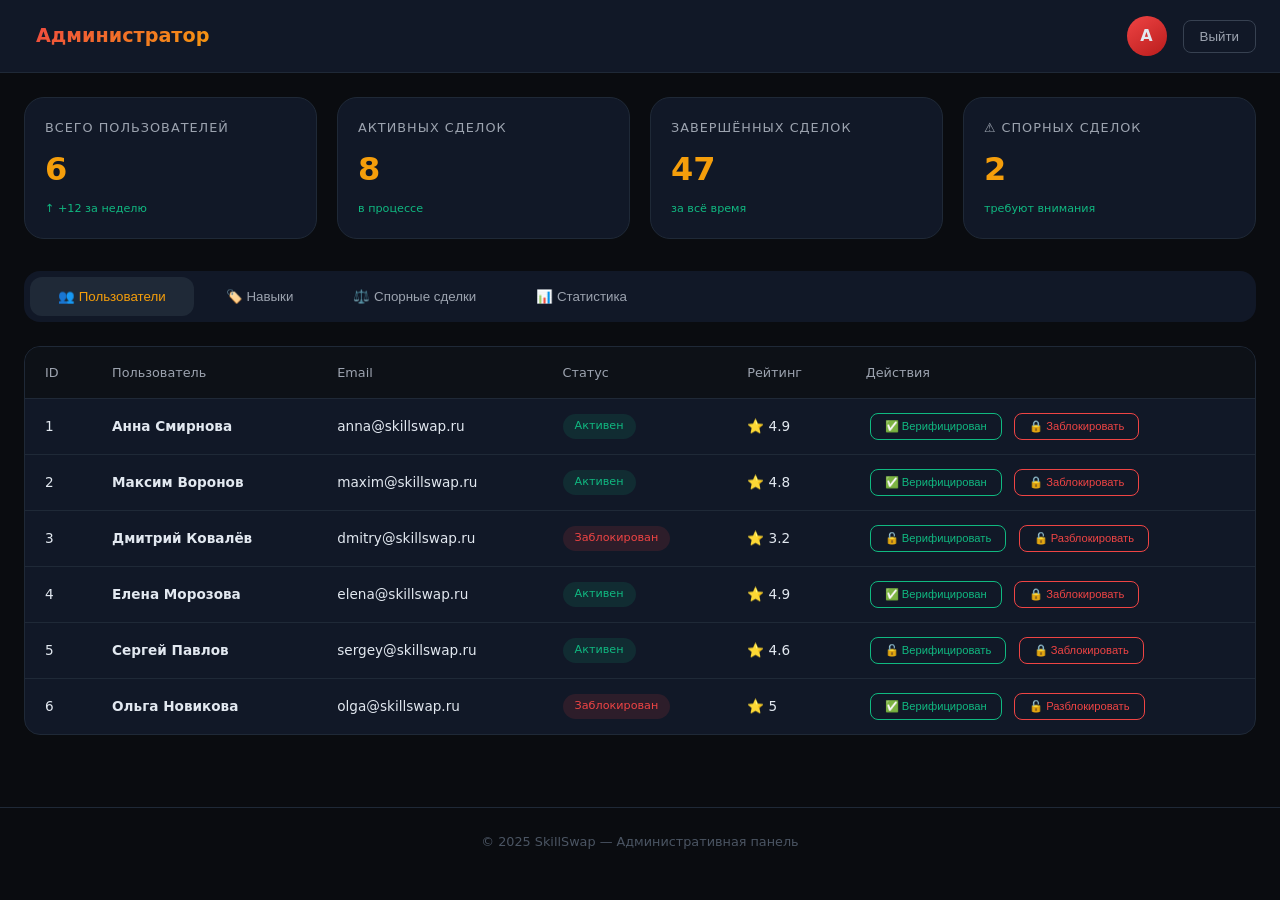
==== pages/admin.html @ be979c3b "добавление" ====
<!DOCTYPE html>
<html lang="ru">
<head>
    <meta charset="UTF-8">
    <meta name="viewport" content="width=device-width, initial-scale=1.0">
    <link rel="stylesheet" href="../styles/admin.css">
    <title>Админ-панель</title>
</head>
<body>

<header class="admin-header">
    <div class="admin-header-content">
        <div class="admin-logo">
            <span class="admin-badge">Администратор</span>
        </div>
        <div class="admin-user">
            <div class="admin-avatar">A</div>
            <button class="logout-admin" id="adminLogout">Выйти</button>
        </div>
    </div>
</header>

<main class="admin-container">
    <!-- Статистические карточки (общие для всех вкладок) -->
    <div class="stats-grid" id="statsCards">
        <div class="stat-card">
            <div class="stat-title">Всего пользователей</div>
            <div class="stat-value" id="totalUsers">0</div>
            <div class="stat-change">↑ +12 за неделю</div>
        </div>
        <div class="stat-card">
            <div class="stat-title">Активных сделок</div>
            <div class="stat-value" id="activeDeals">0</div>
            <div class="stat-change">в процессе</div>
        </div>
        <div class="stat-card">
            <div class="stat-title">Завершённых сделок</div>
            <div class="stat-value" id="completedDeals">0</div>
            <div class="stat-change">за всё время</div>
        </div>
        <div class="stat-card">
            <div class="stat-title">⚠️ Спорных сделок</div>
            <div class="stat-value" id="disputedDeals">0</div>
            <div class="stat-change">требуют внимания</div>
        </div>
    </div>

    <!-- Вкладки -->
    <div class="admin-tabs">
        <button class="admin-tab active" data-tab="users">👥 Пользователи</button>
        <button class="admin-tab" data-tab="skills">🏷️ Навыки</button>
        <button class="admin-tab" data-tab="disputes">⚖️ Спорные сделки</button>
        <button class="admin-tab" data-tab="stats">📊 Статистика</button>
    </div>

    <!-- Вкладка: Пользователи -->
    <div id="usersTab" class="tab-content active">
        <div class="admin-table">
            <table>
                <thead>
                    <tr><th>ID</th><th>Пользователь</th><th>Email</th><th>Статус</th><th>Рейтинг</th><th>Действия</th></tr>
                </thead>
                <tbody id="usersTableBody"></tbody>
            </table>
        </div>
    </div>

    <!-- Вкладка: Навыки -->
    <div id="skillsTab" class="tab-content">
        <div class="add-form">
            <div class="form-group">
                <label>Название категории</label>
                <input type="text" id="newCategoryName" placeholder="Например: Музыка">
            </div>
            <div class="form-group">
                <label>Родительская категория</label>
                <select id="parentCategory">
                    <option value="root">Главная категория</option>
                </select>
            </div>
            <button class="btn-add" id="addCategoryBtn">+ Добавить категорию</button>
        </div>
        <div class="admin-table">
            <table>
                <thead><tr><th>Категория</th><th>Подкатегории</th><th>Действия</th></tr></thead>
                <tbody id="categoriesTableBody"></tbody>
            </table>
        </div>
    </div>

    <!-- Вкладка: Спорные сделки -->
    <div id="disputesTab" class="tab-content">
        <div class="admin-table">
            <table>
                <thead><tr><th>ID сделки</th><th>Участники</th><th>Суть спора</th><th>Статус</th><th>Действия</th></tr></thead>
                <tbody id="disputesTableBody"></tbody>
            </table>
        </div>
    </div>

    <!-- Вкладка: Статистика -->
    <div id="statsTab" class="tab-content">
        <div class="charts-grid">
            <div class="chart-card">
                <div class="chart-title">📈 Активность по дням</div>
                <div class="chart-bar-container" id="activityChart"></div>
            </div>
            <div class="chart-card">
                <div class="chart-title">🏆 Популярные навыки</div>
                <div class="chart-bar-container" id="popularSkillsChart"></div>
            </div>
        </div>
        <div class="simple-stats">
            <div class="simple-stat"><div class="number" id="statTotalUsers">0</div><div>Всего пользователей</div></div>
            <div class="simple-stat"><div class="number" id="statVerifiedUsers">0</div><div>Верифицировано</div></div>
            <div class="simple-stat"><div class="number" id="statTotalDeals">0</div><div>Всего сделок</div></div>
            <div class="simple-stat"><div class="number" id="statSuccessRate">0%</div><div>Успешных сделок</div></div>
        </div>
    </div>
</main>

<footer class="footer">
    © 2025 SkillSwap — Административная панель
</footer>

<!-- Модалка арбитража -->
<div id="arbitrationModal" class="modal-overlay">
    <div class="arbitration-modal">
        <div class="modal-header">
            <h3>⚖️ Рассмотрение спора</h3>
            <button class="close-modal" id="closeModalBtn" style="background:none;border:none;color:#9CA3AF;font-size:1.5rem;cursor:pointer;">&times;</button>
        </div>
        <div class="modal-body">
            <p id="disputeDetails">Загрузка...</p>
            <textarea id="arbitrationDecision" rows="3" style="width:100%;margin-top:16px;padding:12px;background:#0D1117;border:1px solid #1F2937;border-radius:12px;color:white;" placeholder="Решение арбитража..."></textarea>
        </div>
        <div class="modal-actions">
            <button class="action-btn" id="rejectDisputeBtn" style="border-color:#EF4444;color:#EF4444;">Отклонить спор</button>
            <button class="action-btn" id="resolveDisputeBtn" style="border-color:#10B981;color:#10B981;">Принять решение</button>
        </div>
    </div>
</div>

<script>
    // ========== ДЕМО-ДАННЫЕ ==========
    let users = [
        { id: 1, name: "Анна Смирнова", email: "anna@skillswap.ru", status: "active", verified: true, rating: 4.9 },
        { id: 2, name: "Максим Воронов", email: "maxim@skillswap.ru", status: "active", verified: true, rating: 4.8 },
        { id: 3, name: "Дмитрий Ковалёв", email: "dmitry@skillswap.ru", status: "blocked", verified: false, rating: 3.2 },
        { id: 4, name: "Елена Морозова", email: "elena@skillswap.ru", status: "active", verified: true, rating: 4.9 },
        { id: 5, name: "Сергей Павлов", email: "sergey@skillswap.ru", status: "active", verified: false, rating: 4.6 },
        { id: 6, name: "Ольга Новикова", email: "olga@skillswap.ru", status: "blocked", verified: true, rating: 5.0 }
    ];

    let categories = [
        { id: 1, name: "IT & Программирование", parent: null, subcategories: ["Python", "JavaScript", "Java"] },
        { id: 2, name: "Дизайн & Графика", parent: null, subcategories: ["Figma", "Photoshop", "Illustrator"] },
        { id: 3, name: "Маркетинг & SMM", parent: null, subcategories: ["SMM", "SEO", "Копирайтинг"] }
    ];

    let disputes = [
        { id: 101, dealId: "D-1001", parties: "Анна Смирнова vs Максим Воронов", issue: "Невыполненные обязательства по обмену", status: "pending" },
        { id: 102, dealId: "D-1005", parties: "Елена Морозова vs Сергей Павлов", issue: "Сторона не выходит на связь", status: "pending" }
    ];

    let currentDisputeId = null;

    // Статистика
    function updateStats() {
        const totalUsers = users.length;
        const activeUsers = users.filter(u => u.status === "active").length;
        const blockedUsers = users.filter(u => u.status === "blocked").length;
        const verifiedUsers = users.filter(u => u.verified).length;
        const activeDeals = 8; // демо
        const completedDeals = 47;
        const disputedDeals = disputes.length;
        
        document.getElementById("totalUsers").innerText = totalUsers;
        document.getElementById("activeDeals").innerText = activeDeals;
        document.getElementById("completedDeals").innerText = completedDeals;
        document.getElementById("disputedDeals").innerText = disputedDeals;
        
        document.getElementById("statTotalUsers").innerText = totalUsers;
        document.getElementById("statVerifiedUsers").innerText = verifiedUsers;
        document.getElementById("statTotalDeals").innerText = activeDeals + completedDeals;
        const successRate = Math.round((completedDeals / (activeDeals + completedDeals)) * 100);
        document.getElementById("statSuccessRate").innerText = successRate;
    }

    // Рендер пользователей
    function renderUsers() {
        const tbody = document.getElementById("usersTableBody");
        tbody.innerHTML = users.map(user => `
            <tr>
                <td>${user.id}</td>
                <td><strong>${user.name}</strong></td>
                <td>${user.email}</td>
                <td><span class="status-badge ${user.status === 'active' ? 'status-active' : 'status-blocked'}">${user.status === 'active' ? 'Активен' : 'Заблокирован'}</span></td>
                <td>⭐ ${user.rating}</td>
                <td>
                    <button class="action-btn verify" data-id="${user.id}" data-action="verify">${user.verified ? '✅ Верифицирован' : '🔓 Верифицировать'}</button>
                    <button class="action-btn block" data-id="${user.id}" data-action="block">${user.status === 'active' ? '🔒 Заблокировать' : '🔓 Разблокировать'}</button>
                </td>
            </tr>
        `).join("");
        
        document.querySelectorAll("[data-action='verify']").forEach(btn => {
            btn.addEventListener("click", () => verifyUser(parseInt(btn.dataset.id)));
        });
        document.querySelectorAll("[data-action='block']").forEach(btn => {
            btn.addEventListener("click", () => toggleBlockUser(parseInt(btn.dataset.id)));
        });
    }

    function verifyUser(userId) {
        const user = users.find(u => u.id === userId);
        if (user) {
            user.verified = !user.verified;
            renderUsers();
            updateStats();
            alert(user.verified ? "Пользователь верифицирован" : "Верификация отменена");
        }
    }

    function toggleBlockUser(userId) {
        const user = users.find(u => u.id === userId);
        if (user) {
            user.status = user.status === "active" ? "blocked" : "active";
            renderUsers();
            updateStats();
            alert(user.status === "active" ? "Пользователь разблокирован" : "Пользователь заблокирован");
        }
    }

    // Рендер категорий
    function renderCategories() {
        const tbody = document.getElementById("categoriesTableBody");
        const parentSelect = document.getElementById("parentCategory");
        parentSelect.innerHTML = '<option value="root">Главная категория</option>';
        
        tbody.innerHTML = categories.map(cat => `
            <tr>
                <td><strong>📁 ${cat.name}</strong></td>
                <td>${cat.subcategories.map(sub => `<span style="background:#1F2937;padding:4px 10px;border-radius:20px;margin:2px;display:inline-block;">${sub}</span>`).join('')}</td>
                <td>
                    <button class="action-btn edit" data-cat-id="${cat.id}">✏️ Редактировать</button>
                    <button class="action-btn delete" data-cat-id="${cat.id}">🗑️ Удалить</button>
                </td>
            </tr>
        `).join("");
        
        categories.forEach(cat => {
            const option = document.createElement("option");
            option.value = cat.id;
            option.textContent = cat.name;
            parentSelect.appendChild(option);
        });
        
        document.querySelectorAll("[data-cat-id]").forEach(btn => {
            btn.addEventListener("click", (e) => {
                const catId = parseInt(btn.dataset.catId);
                if (btn.classList.contains("edit")) {
                    const newName = prompt("Введите новое название категории:");
                    if (newName) {
                        const cat = categories.find(c => c.id === catId);
                        if (cat) cat.name = newName;
                        renderCategories();
                    }
                } else if (btn.classList.contains("delete")) {
                    if (confirm("Удалить категорию?")) {
                        categories = categories.filter(c => c.id !== catId);
                        renderCategories();
                    }
                }
            });
        });
    }

    document.getElementById("addCategoryBtn").addEventListener("click", () => {
        const newName = document.getElementById("newCategoryName").value.trim();
        const parentId = document.getElementById("parentCategory").value;
        if (!newName) return alert("Введите название категории");
        
        const newId = Date.now();
        if (parentId === "root") {
            categories.push({ id: newId, name: newName, parent: null, subcategories: [] });
        } else {
            const parent = categories.find(c => c.id == parentId);
            if (parent) {
                parent.subcategories.push(newName);
            }
        }
        document.getElementById("newCategoryName").value = "";
        renderCategories();
        alert("Категория добавлена");
    });

    // Рендер споров
    function renderDisputes() {
        const tbody = document.getElementById("disputesTableBody");
        tbody.innerHTML = disputes.map(d => `
            <tr>
                <td>${d.dealId}</td>
                <td>${d.parties}</td>
                <td>${d.issue}</td>
                <td><span class="status-badge status-pending">На рассмотрении</span></td>
                <td><button class="action-btn resolve" data-dispute-id="${d.id}">⚖️ Рассмотреть</button></td>
            </tr>
        `).join("");
        
        document.querySelectorAll(".resolve").forEach(btn => {
            btn.addEventListener("click", () => {
                const id = parseInt(btn.dataset.disputeId);
                openArbitration(id);
            });
        });
    }

    function openArbitration(disputeId) {
        currentDisputeId = disputeId;
        const dispute = disputes.find(d => d.id === disputeId);
        document.getElementById("disputeDetails").innerHTML = `
            <strong>Сделка:</strong> ${dispute.dealId}<br>
            <strong>Участники:</strong> ${dispute.parties}<br>
            <strong>Суть спора:</strong> ${dispute.issue}
        `;
        document.getElementById("arbitrationDecision").value = "";
        document.getElementById("arbitrationModal").style.display = "flex";
    }

    document.getElementById("resolveDisputeBtn").addEventListener("click", () => {
        const decision = document.getElementById("arbitrationDecision").value;
        if (!decision) return alert("Введите решение арбитража");
        const dispute = disputes.find(d => d.id === currentDisputeId);
        if (dispute) {
            alert(`✅ Спор по сделке ${dispute.dealId} решён.\nРешение: ${decision}`);
            disputes = disputes.filter(d => d.id !== currentDisputeId);
            renderDisputes();
            updateStats();
        }
        document.getElementById("arbitrationModal").style.display = "none";
    });

    document.getElementById("rejectDisputeBtn").addEventListener("click", () => {
        if (confirm("Отклонить спор без решения?")) {
            disputes = disputes.filter(d => d.id !== currentDisputeId);
            renderDisputes();
            updateStats();
            document.getElementById("arbitrationModal").style.display = "none";
        }
    });

    // Статистика графики
    function renderCharts() {
        const activityData = [45, 52, 48, 61, 55, 72, 68];
        const days = ["Пн", "Вт", "Ср", "Чт", "Пт", "Сб", "Вс"];
        const activityContainer = document.getElementById("activityChart");
        activityContainer.innerHTML = activityData.map((val, i) => `
            <div class="chart-bar-item">
                <div class="chart-bar-label">${days[i]}</div>
                <div class="chart-bar-bg"><div class="chart-bar-fill" style="width: ${val}%;">${val}</div></div>
            </div>
        `).join("");
        
        const popularSkills = ["Python", "Figma", "SMM", "Английский", "JavaScript"];
        const skillCounts = [28, 24, 19, 22, 18];
        const skillsContainer = document.getElementById("popularSkillsChart");
        skillsContainer.innerHTML = popularSkills.map((skill, i) => `
            <div class="chart-bar-item">
                <div class="chart-bar-label">${skill}</div>
                <div class="chart-bar-bg"><div class="chart-bar-fill" style="width: ${skillCounts[i] * 2}%; background:#06B6D4;">${skillCounts[i]}</div></div>
            </div>
        `).join("");
    }

    // Вкладки
    const tabs = document.querySelectorAll(".admin-tab");
    tabs.forEach(tab => {
        tab.addEventListener("click", () => {
            tabs.forEach(t => t.classList.remove("active"));
            tab.classList.add("active");
            document.querySelectorAll(".tab-content").forEach(tc => tc.classList.remove("active"));
            const tabId = tab.dataset.tab;
            if (tabId === "users") document.getElementById("usersTab").classList.add("active");
            if (tabId === "skills") document.getElementById("skillsTab").classList.add("active");
            if (tabId === "disputes") document.getElementById("disputesTab").classList.add("active");
            if (tabId === "stats") document.getElementById("statsTab").classList.add("active");
        });
    });

    // Закрытие модалки
    document.getElementById("closeModalBtn").addEventListener("click", () => {
        document.getElementById("arbitrationModal").style.display = "none";
    });
    document.getElementById("arbitrationModal").addEventListener("click", (e) => {
        if (e.target === document.getElementById("arbitrationModal")) {
            document.getElementById("arbitrationModal").style.display = "none";
        }
    });

    document.getElementById("adminLogout").addEventListener("click", () => {
        alert("Выход из админ-панели");
        window.location.href = "login.html";
    });

    // Инициализация
    updateStats();
    renderUsers();
    renderCategories();
    renderDisputes();
    renderCharts();
</script>
</body>
</html>
---- styles/admin.css ----
* {
            margin: 0;
            padding: 0;
            box-sizing: border-box;
        }

        body {
            font-family: 'Inter', system-ui, -apple-system, 'Segoe UI', Roboto, sans-serif;
            background: #0A0C10;
            color: #E2E8F0;
            line-height: 1.5;
        }

        /* ========== АДМИН-ХЕДЕР ========== */
        .admin-header {
            background: #111827;
            border-bottom: 1px solid #1F2937;
            position: sticky;
            top: 0;
            z-index: 100;
        }

        .admin-header-content {
            display: flex;
            justify-content: space-between;
            align-items: center;
            padding: 16px 24px;
            max-width: 1600px;
            margin: 0 auto;
        }

        .admin-logo {
            display: flex;
            align-items: center;
            gap: 12px;
        }

        .admin-logo span:first-child {
            font-size: 1.8rem;
        }

        .admin-logo span:last-child {
            font-size: 1.2rem;
            font-weight: 700;
            background: linear-gradient(135deg, #EF4444, #F59E0B);
            -webkit-background-clip: text;
            background-clip: text;
            color: transparent;
        }

        .admin-badge {
            background: #EF4444;
            color: white;
            padding: 4px 12px;
            border-radius: 40px;
            font-size: 0.7rem;
            font-weight: 600;
        }

        .admin-user {
            display: flex;
            align-items: center;
            gap: 16px;
        }

        .admin-avatar {
            width: 40px;
            height: 40px;
            background: linear-gradient(145deg, #EF4444, #B91C1C);
            border-radius: 50%;
            display: flex;
            align-items: center;
            justify-content: center;
            font-weight: 600;
        }

        .logout-admin {
            background: transparent;
            border: 1px solid #374151;
            padding: 8px 16px;
            border-radius: 8px;
            color: #9CA3AF;
            cursor: pointer;
            transition: all 0.2s;
        }

        .logout-admin:hover {
            border-color: #EF4444;
            color: #EF4444;
        }

        /* ========== ОСНОВНОЙ КОНТЕЙНЕР ========== */
        .admin-container {
            max-width: 1600px;
            margin: 0 auto;
            padding: 24px;
        }

        /* ========== СТАТИСТИКА (карточки вверху) ========== */
        .stats-grid {
            display: grid;
            grid-template-columns: repeat(auto-fit, minmax(200px, 1fr));
            gap: 20px;
            margin-bottom: 32px;
        }

        .stat-card {
            background: #111827;
            border: 1px solid #1F2937;
            border-radius: 20px;
            padding: 20px;
            transition: all 0.2s;
        }

        .stat-card:hover {
            border-color: #374151;
        }

        .stat-title {
            font-size: 0.8rem;
            color: #9CA3AF;
            text-transform: uppercase;
            letter-spacing: 1px;
            margin-bottom: 8px;
        }

        .stat-value {
            font-size: 2rem;
            font-weight: 700;
            color: #F59E0B;
        }

        .stat-change {
            font-size: 0.7rem;
            color: #10B981;
            margin-top: 8px;
        }

        /* ========== ВКЛАДКИ ========== */
        .admin-tabs {
            display: flex;
            gap: 4px;
            background: #111827;
            border-radius: 16px;
            padding: 6px;
            margin-bottom: 24px;
            flex-wrap: wrap;
        }

        .admin-tab {
            padding: 12px 28px;
            background: transparent;
            border: none;
            color: #9CA3AF;
            font-weight: 500;
            cursor: pointer;
            border-radius: 12px;
            transition: all 0.2s;
        }

        .admin-tab:hover {
            background: #1F2937;
            color: #E2E8F0;
        }

        .admin-tab.active {
            background: #1F2937;
            color: #F59E0B;
        }

        /* ========== КОНТЕНТ ВКЛАДОК ========== */
        .tab-content {
            display: none;
            animation: fadeIn 0.3s ease;
        }

        .tab-content.active {
            display: block;
        }

        @keyframes fadeIn {
            from { opacity: 0; transform: translateY(10px); }
            to { opacity: 1; transform: translateY(0); }
        }

        /* ========== ТАБЛИЦЫ (общий стиль) ========== */
        .admin-table {
            width: 100%;
            background: #111827;
            border: 1px solid #1F2937;
            border-radius: 16px;
            overflow: hidden;
        }

        .admin-table table {
            width: 100%;
            border-collapse: collapse;
        }

        .admin-table th {
            text-align: left;
            padding: 16px 20px;
            background: #0D1117;
            color: #9CA3AF;
            font-weight: 500;
            font-size: 0.8rem;
            border-bottom: 1px solid #1F2937;
        }

        .admin-table td {
            padding: 14px 20px;
            border-bottom: 1px solid #1F2937;
            font-size: 0.85rem;
        }

        .admin-table tr:last-child td {
            border-bottom: none;
        }

        .admin-table tr:hover td {
            background: #1A1F2E;
        }

        /* Бейджи статусов */
        .status-badge {
            display: inline-block;
            padding: 4px 12px;
            border-radius: 40px;
            font-size: 0.7rem;
            font-weight: 500;
        }

        .status-active {
            background: #10B98120;
            color: #10B981;
        }

        .status-blocked {
            background: #EF444420;
            color: #EF4444;
        }

        .status-pending {
            background: #F59E0B20;
            color: #F59E0B;
        }

        .status-resolved {
            background: #06B6D420;
            color: #06B6D4;
        }

        /* Кнопки действий */
        .action-btn {
            background: transparent;
            border: 1px solid #374151;
            padding: 6px 14px;
            border-radius: 8px;
            color: #9CA3AF;
            cursor: pointer;
            font-size: 0.7rem;
            margin: 0 4px;
            transition: all 0.2s;
        }

        .action-btn.verify {
            border-color: #10B981;
            color: #10B981;
        }

        .action-btn.verify:hover {
            background: #10B98120;
        }

        .action-btn.block {
            border-color: #EF4444;
            color: #EF4444;
        }

        .action-btn.block:hover {
            background: #EF444420;
        }

        .action-btn.edit {
            border-color: #F59E0B;
            color: #F59E0B;
        }

        .action-btn.edit:hover {
            background: #F59E0B20;
        }

        .action-btn.delete {
            border-color: #EF4444;
            color: #EF4444;
        }

        .action-btn.delete:hover {
            background: #EF444420;
        }

        .action-btn.resolve {
            border-color: #06B6D4;
            color: #06B6D4;
        }

        /* Форма добавления категории */
        .add-form {
            background: #111827;
            border: 1px solid #1F2937;
            border-radius: 16px;
            padding: 20px;
            margin-bottom: 24px;
            display: flex;
            gap: 16px;
            flex-wrap: wrap;
            align-items: flex-end;
        }

        .form-group {
            flex: 1;
            min-width: 180px;
        }

        .form-group label {
            display: block;
            font-size: 0.7rem;
            color: #9CA3AF;
            margin-bottom: 6px;
        }

        .form-group input, .form-group select {
            width: 100%;
            padding: 10px 14px;
            background: #0D1117;
            border: 1px solid #1F2937;
            border-radius: 10px;
            color: white;
            font-size: 0.85rem;
            outline: none;
        }

        .form-group input:focus {
            border-color: #F59E0B;
        }

        .btn-add {
            background: #F59E0B;
            border: none;
            padding: 10px 24px;
            border-radius: 10px;
            color: #0A0C10;
            font-weight: 600;
            cursor: pointer;
        }

        .skill-row {
            display: flex;
            justify-content: space-between;
            align-items: center;
            padding: 10px 0;
            border-bottom: 1px solid #1F2937;
        }

        /* Статистика графики (упрощённо) */
        .charts-grid {
            display: grid;
            grid-template-columns: repeat(auto-fit, minmax(300px, 1fr));
            gap: 24px;
        }

        .chart-card {
            background: #111827;
            border: 1px solid #1F2937;
            border-radius: 20px;
            padding: 20px;
        }

        .chart-title {
            font-size: 1rem;
            font-weight: 600;
            margin-bottom: 16px;
            padding-bottom: 8px;
            border-bottom: 1px solid #1F2937;
        }

        .chart-bar-container {
            display: flex;
            flex-direction: column;
            gap: 12px;
        }

        .chart-bar-item {
            display: flex;
            align-items: center;
            gap: 12px;
        }

        .chart-bar-label {
            width: 100px;
            font-size: 0.8rem;
        }

        .chart-bar-bg {
            flex: 1;
            height: 30px;
            background: #1F2937;
            border-radius: 8px;
            overflow: hidden;
        }

        .chart-bar-fill {
            height: 100%;
            background: #F59E0B;
            border-radius: 8px;
            display: flex;
            align-items: center;
            justify-content: flex-end;
            padding-right: 8px;
            font-size: 0.7rem;
            font-weight: 600;
            color: #0A0C10;
        }

        .simple-stats {
            display: grid;
            grid-template-columns: repeat(2, 1fr);
            gap: 16px;
            margin-top: 16px;
        }

        .simple-stat {
            text-align: center;
            padding: 16px;
            background: #0D1117;
            border-radius: 16px;
        }

        .simple-stat .number {
            font-size: 1.8rem;
            font-weight: 700;
            color: #F59E0B;
        }

        /* Модальное окно арбитража */
        .modal-overlay {
            display: none;
            position: fixed;
            top: 0;
            left: 0;
            width: 100%;
            height: 100%;
            background: rgba(0,0,0,0.8);
            justify-content: center;
            align-items: center;
            z-index: 1000;
        }

        .arbitration-modal {
            background: #111827;
            border: 1px solid #1F2937;
            border-radius: 24px;
            width: 90%;
            max-width: 500px;
        }

        .modal-header {
            padding: 20px 24px;
            border-bottom: 1px solid #1F2937;
            display: flex;
            justify-content: space-between;
        }

        .modal-body {
            padding: 24px;
        }

        .modal-actions {
            padding: 20px 24px;
            border-top: 1px solid #1F2937;
            display: flex;
            gap: 12px;
            justify-content: flex-end;
        }

        .btn-modal {
            padding: 8px 20px;
            border-radius: 8px;
            cursor: pointer;
        }

        .footer {
            text-align: center;
            padding: 24px;
            color: #4B5563;
            font-size: 0.8rem;
            border-top: 1px solid #1F2937;
            margin-top: 48px;
        }
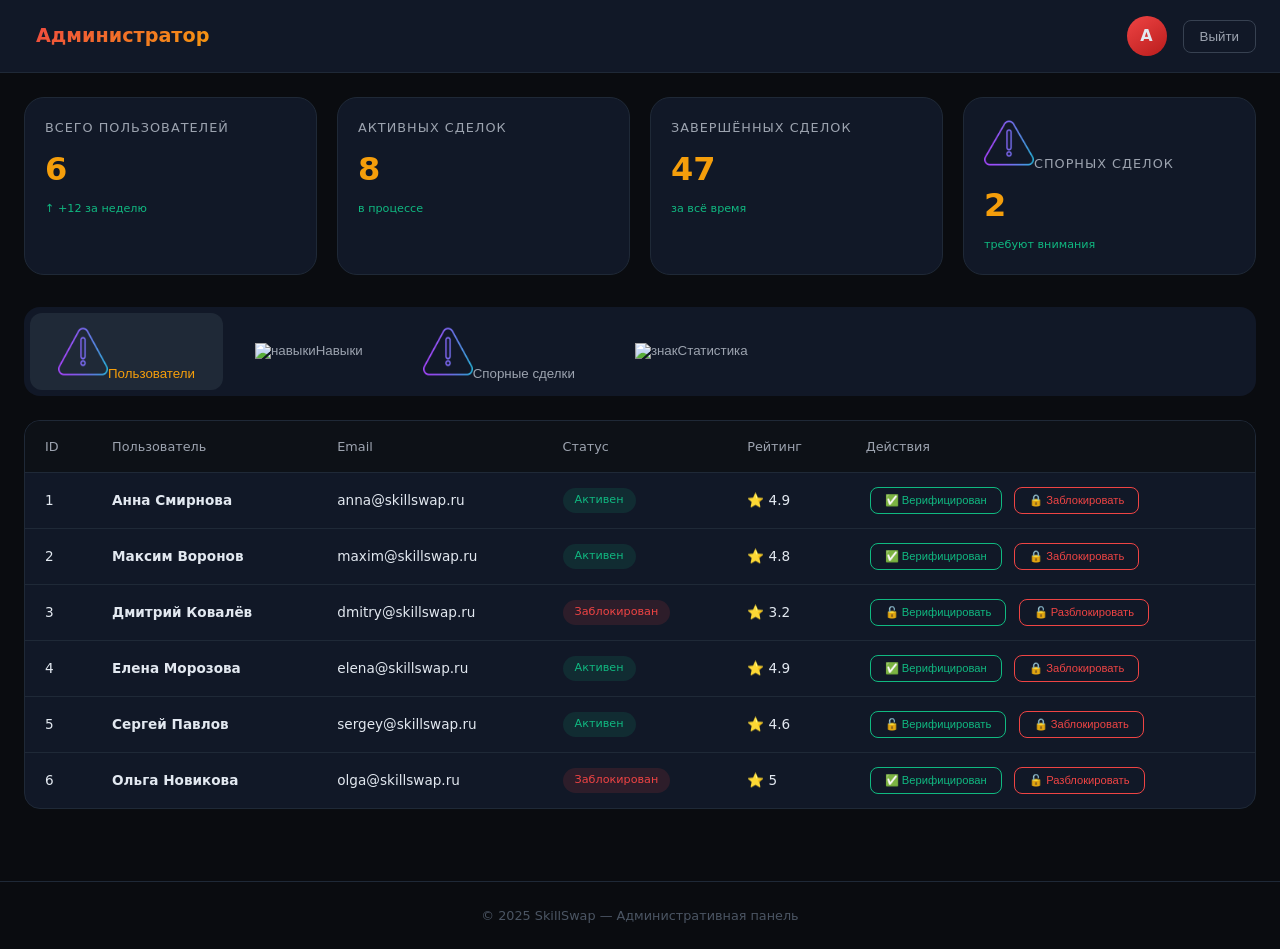
==== commit bcf581c3: "Update admin.html" ====
--- a/pages/admin.html
+++ b/pages/admin.html
@@ -39,7 +39,7 @@
             <div class="stat-change">за всё время</div>
         </div>
         <div class="stat-card">
-            <div class="stat-title">⚠️ Спорных сделок</div>
+            <div class="stat-title"><img src="../icons/warning.png" alt="знак" width="50px" height="100%">Спорных сделок</div>
             <div class="stat-value" id="disputedDeals">0</div>
             <div class="stat-change">требуют внимания</div>
         </div>
@@ -47,10 +47,10 @@
 
     <!-- Вкладки -->
     <div class="admin-tabs">
-        <button class="admin-tab active" data-tab="users">👥 Пользователи</button>
-        <button class="admin-tab" data-tab="skills">🏷️ Навыки</button>
-        <button class="admin-tab" data-tab="disputes">⚖️ Спорные сделки</button>
-        <button class="admin-tab" data-tab="stats">📊 Статистика</button>
+        <button class="admin-tab active" data-tab="users"><img src="../icons/warning.png" alt="знак" width="50px" height="100%">Пользователи</button>
+        <button class="admin-tab" data-tab="skills"><img src="../icons/skills.png" alt="навыки" width="50px" height="100%">Навыки</button>
+        <button class="admin-tab" data-tab="disputes"><img src="../icons/warning.png" alt="знак" width="50px" height="100%">Спорные сделки</button>
+        <button class="admin-tab" data-tab="stats"><img src="../icons/statistics.png" alt="знак" width="50px" height="100%">Статистика</button>
     </div>
 
     <!-- Вкладка: Пользователи -->
@@ -78,7 +78,7 @@
                     <option value="root">Главная категория</option>
                 </select>
             </div>
-            <button class="btn-add" id="addCategoryBtn">+ Добавить категорию</button>
+            <button class="btn-add" id="addCategoryBtn">Добавить категорию</button>
         </div>
         <div class="admin-table">
             <table>
@@ -102,11 +102,11 @@
     <div id="statsTab" class="tab-content">
         <div class="charts-grid">
             <div class="chart-card">
-                <div class="chart-title">📈 Активность по дням</div>
+                <div class="chart-title"><img src="../icons/activity.png" alt="знак" width="50px" height="100%">Активность по дням</div>
                 <div class="chart-bar-container" id="activityChart"></div>
             </div>
             <div class="chart-card">
-                <div class="chart-title">🏆 Популярные навыки</div>
+                <div class="chart-title"><img src="../icons/trust.png" alt="знак" width="50px" height="100%">Популярные навыки</div>
                 <div class="chart-bar-container" id="popularSkillsChart"></div>
             </div>
         </div>
@@ -127,7 +127,7 @@
 <div id="arbitrationModal" class="modal-overlay">
     <div class="arbitration-modal">
         <div class="modal-header">
-            <h3>⚖️ Рассмотрение спора</h3>
+            <h3><img src="../icons/meeting.png" alt="знак" width="50px" height="100%">Рассмотрение спора</h3>
             <button class="close-modal" id="closeModalBtn" style="background:none;border:none;color:#9CA3AF;font-size:1.5rem;cursor:pointer;">&times;</button>
         </div>
         <div class="modal-body">
@@ -333,7 +333,7 @@
         if (!decision) return alert("Введите решение арбитража");
         const dispute = disputes.find(d => d.id === currentDisputeId);
         if (dispute) {
-            alert(`✅ Спор по сделке ${dispute.dealId} решён.\nРешение: ${decision}`);
+            alert(`Спор по сделке ${dispute.dealId} решён.\nРешение: ${decision}`);
             disputes = disputes.filter(d => d.id !== currentDisputeId);
             renderDisputes();
             updateStats();
@@ -411,4 +411,4 @@
     renderCharts();
 </script>
 </body>
-</html>+</html>
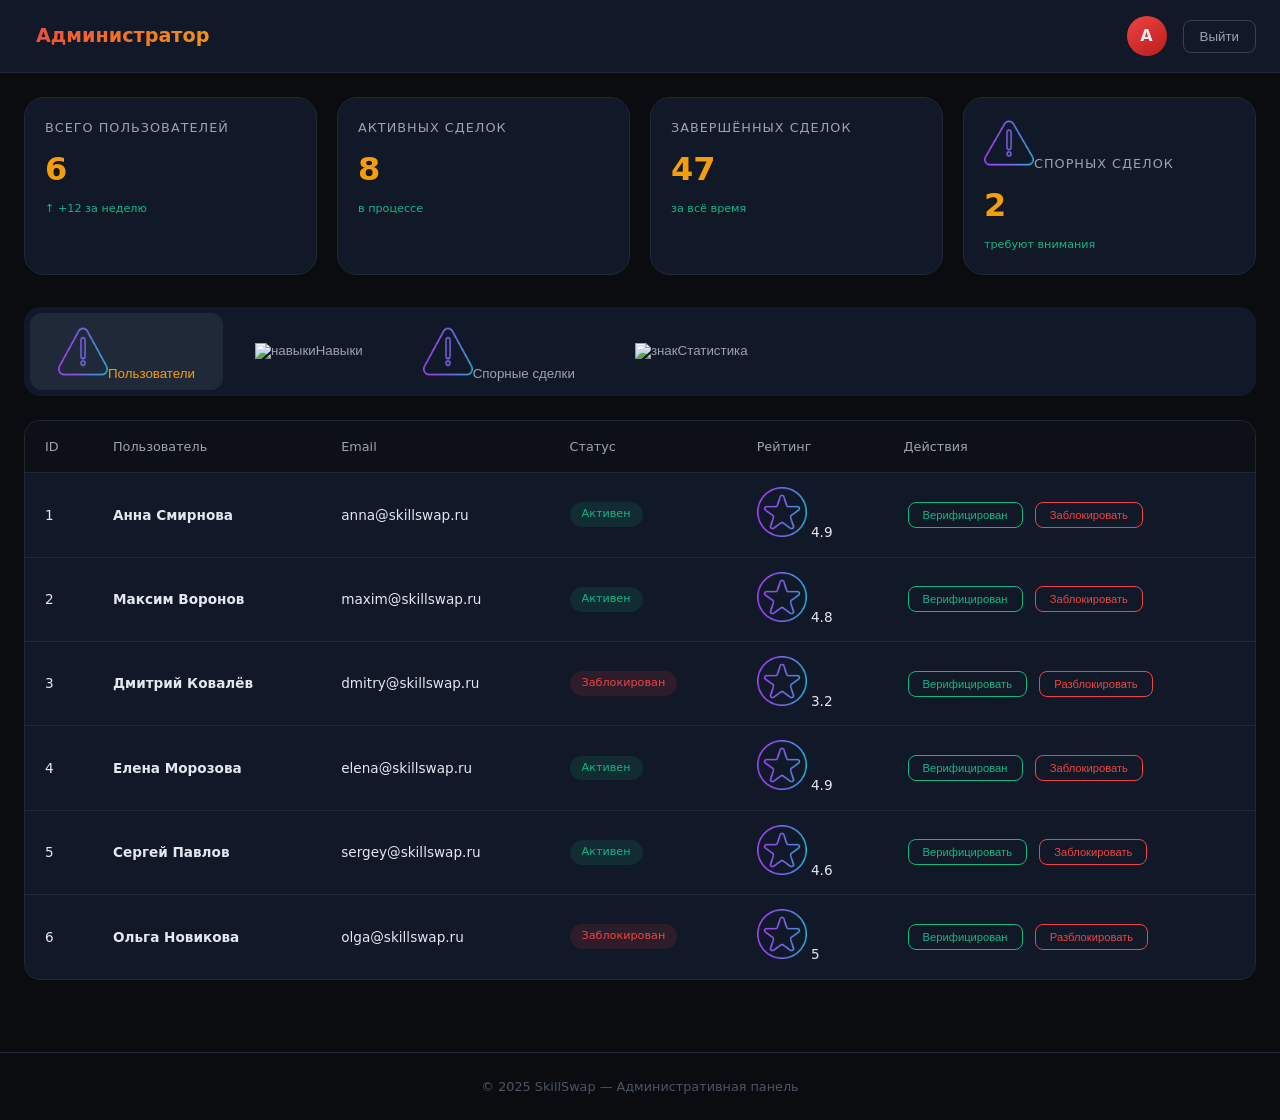
==== commit 9bcb4885: "Update admin.html" ====
--- a/pages/admin.html
+++ b/pages/admin.html
@@ -196,10 +196,10 @@
                 <td><strong>${user.name}</strong></td>
                 <td>${user.email}</td>
                 <td><span class="status-badge ${user.status === 'active' ? 'status-active' : 'status-blocked'}">${user.status === 'active' ? 'Активен' : 'Заблокирован'}</span></td>
-                <td>⭐ ${user.rating}</td>
+                <td><img src="../icons/star.png" alt="знак" width="50px" height="100%"> ${user.rating}</td>
                 <td>
-                    <button class="action-btn verify" data-id="${user.id}" data-action="verify">${user.verified ? '✅ Верифицирован' : '🔓 Верифицировать'}</button>
-                    <button class="action-btn block" data-id="${user.id}" data-action="block">${user.status === 'active' ? '🔒 Заблокировать' : '🔓 Разблокировать'}</button>
+                    <button class="action-btn verify" data-id="${user.id}" data-action="verify">${user.verified ? 'Верифицирован' : 'Верифицировать'}</button>
+                    <button class="action-btn block" data-id="${user.id}" data-action="block">${user.status === 'active' ? 'Заблокировать' : 'Разблокировать'}</button>
                 </td>
             </tr>
         `).join("");
@@ -240,11 +240,11 @@
         
         tbody.innerHTML = categories.map(cat => `
             <tr>
-                <td><strong>📁 ${cat.name}</strong></td>
+                <td><strong><img src="../icons/reading.png" alt="знак" width="50px" height="100%"> ${cat.name}</strong></td>
                 <td>${cat.subcategories.map(sub => `<span style="background:#1F2937;padding:4px 10px;border-radius:20px;margin:2px;display:inline-block;">${sub}</span>`).join('')}</td>
                 <td>
-                    <button class="action-btn edit" data-cat-id="${cat.id}">✏️ Редактировать</button>
-                    <button class="action-btn delete" data-cat-id="${cat.id}">🗑️ Удалить</button>
+                    <button class="action-btn edit" data-cat-id="${cat.id}"><img src="../icons/edit.png" alt="знак" width="50px" height="100%"> Редактировать</button>
+                    <button class="action-btn delete" data-cat-id="${cat.id}"><img src="../icons/delete.png" alt="знак" width="50px" height="100%"> Удалить</button>
                 </td>
             </tr>
         `).join("");
